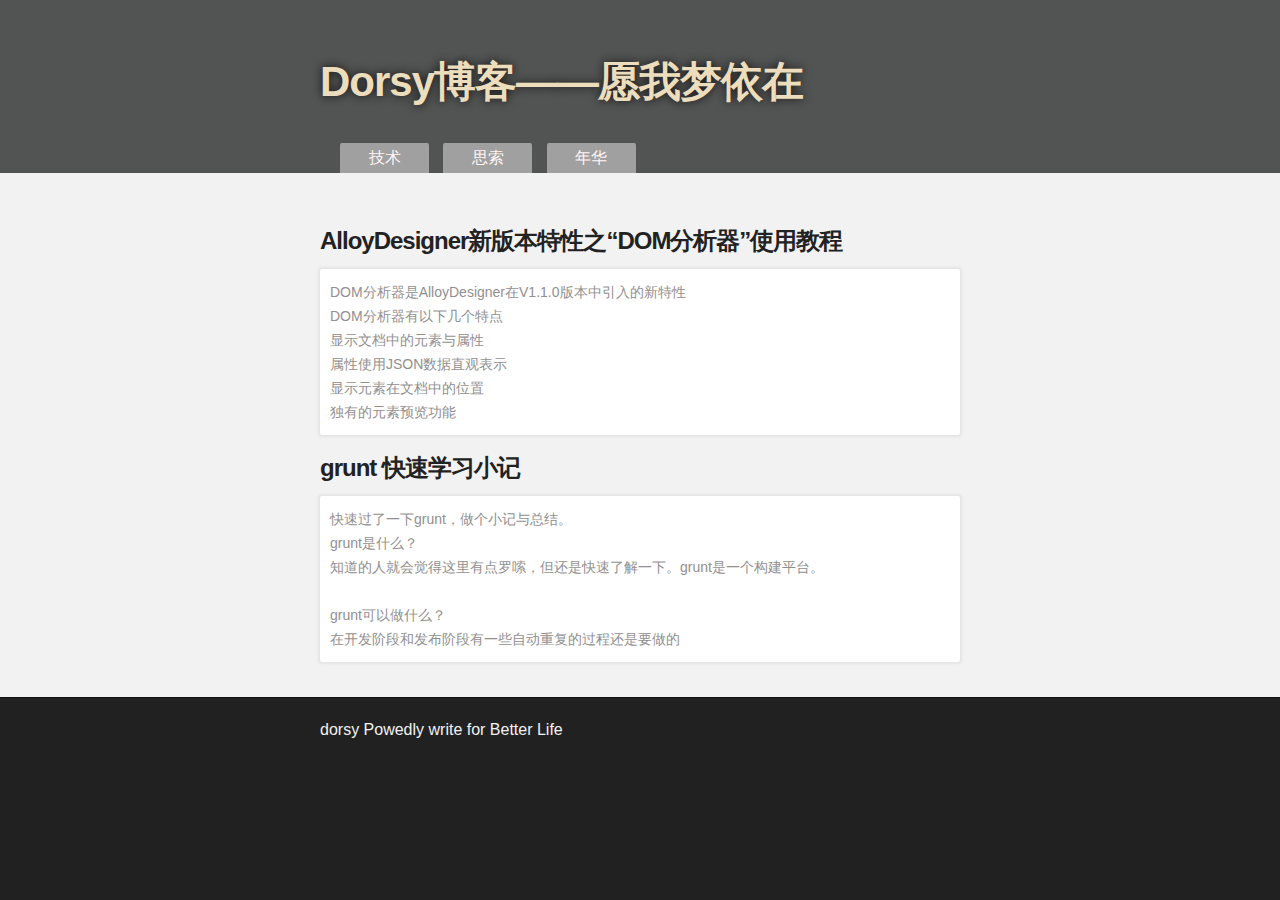
==== index.html @ d2620a85 "fix" ====
<!DOCTYPE html>
<html>

<head>
<meta charset='utf-8' />
<meta http-equiv="X-UA-Compatible" content="chrome=1" />
<meta name="description" content="Dorsywang.github.com : " />

<link rel="stylesheet" type="text/css" media="screen" href="stylesheets/stylesheet.css">
<link media="all" rel="stylesheet" href="css/main.css" type="text/css" />

<title>Dorsy的生活记录</title>
</head>

<body>

<!-- HEADER -->
<div id="header_wrap" class="outer">
  <header class="inner">

  <h1 id="project_title">Dorsy博客——愿我梦依在</h1>
  <h2 id="project_tagline"></h2>
  <ul class="nav">
    <li><a href="#">技术</a></li>
    <li><a href="#">思索</a></li>
    <li><a href="#">年华</a></li>
  </ul>

  </header>
</div>

<!-- MAIN CONTENT -->
<div id="main_content_wrap" class="outer">
  <section id="main_content" class="inner">
  <script type="text/plain" id="content">
<? for(var i = 0; i < list.length; i ++){
  var item = list[i];
?>
  <h3>
    <a name="welcome-to-github-pages" class="anchor" href="#welcome-to-github-pages"><span class="octicon octicon-link"></span></a>
    <?=item.title?>
  </h3>

  <p>
    <?=item.brief?>
  </p>
  <? } ?>
  </script>
  </section>
</div>

<!-- FOOTER  -->
<div id="footer_wrap" class="outer">
  <footer class="inner">
  <p>dorsy Powedly write for Better Life</p>
  </footer>
</div>
<script type="text/javascript" src="js/utils.js"></script>
<script type="text/javascript" src="js/main.js"></script>
</body>
</html>
---- stylesheets/stylesheet.css ----
/*******************************************************************************
Slate Theme for GitHub Pages
by Jason Costello, @jsncostello
*******************************************************************************/

@import url(pygment_trac.css);

/*******************************************************************************
MeyerWeb Reset
*******************************************************************************/

html, body, div, span, applet, object, iframe,
h1, h2, h3, h4, h5, h6, p, blockquote, pre,
a, abbr, acronym, address, big, cite, code,
del, dfn, em, img, ins, kbd, q, s, samp,
small, strike, strong, sub, sup, tt, var,
b, u, i, center,
dl, dt, dd, ol, ul, li,
fieldset, form, label, legend,
table, caption, tbody, tfoot, thead, tr, th, td,
article, aside, canvas, details, embed,
figure, figcaption, footer, header, hgroup,
menu, nav, output, ruby, section, summary,
time, mark, audio, video {
  margin: 0;
  padding: 0;
  border: 0;
  font: inherit;
  vertical-align: baseline;
}

/* HTML5 display-role reset for older browsers */
article, aside, details, figcaption, figure,
footer, header, hgroup, menu, nav, section {
  display: block;
}

ol, ul {
  list-style: none;
}

table {
  border-collapse: collapse;
  border-spacing: 0;
}

/*******************************************************************************
Theme Styles
*******************************************************************************/

body {
  box-sizing: border-box;
  color:#373737;
  background: #212121;
  font-size: 16px;
  font-family: 'Myriad Pro', Calibri, Helvetica, Arial, sans-serif;
  line-height: 1.5;
  -webkit-font-smoothing: antialiased;
}

h1, h2, h3, h4, h5, h6 {
  margin: 10px 0;
  font-weight: 700;
  color:#222222;
  font-family: 'Lucida Grande', 'Calibri', Helvetica, Arial, sans-serif;
  letter-spacing: -1px;
}

h1 {
  font-size: 36px;
  font-weight: 700;
}

h2 {
  padding-bottom: 10px;
  font-size: 32px;
  background: url('../images/bg_hr.png') repeat-x bottom;
}

h3 {
  font-size: 24px;
}

h4 {
  font-size: 21px;
}

h5 {
  font-size: 18px;
}

h6 {
  font-size: 16px;
}

#main_content p {
  margin: 10px 0 15px 0;
  background: #fff;
  color: #928F8F;
  font-size: 14px;
  padding: 11px 10px;
  line-height: 24px;
  border-radius: 2px;
  box-shadow: 0 0 2px 2px rgba(204, 203, 203, 0.33);
}

footer p {
  color: #f2f2f2;
}

a {
  text-decoration: none;
  color: #007edf;
  text-shadow: none;

  transition: color 0.5s ease;
  transition: text-shadow 0.5s ease;
  -webkit-transition: color 0.5s ease;
  -webkit-transition: text-shadow 0.5s ease;
  -moz-transition: color 0.5s ease;
  -moz-transition: text-shadow 0.5s ease;
  -o-transition: color 0.5s ease;
  -o-transition: text-shadow 0.5s ease;
  -ms-transition: color 0.5s ease;
  -ms-transition: text-shadow 0.5s ease;
}

a:hover, a:focus {text-decoration: underline;}

footer a {
  color: #F2F2F2;
  text-decoration: underline;
}

em {
  font-style: italic;
}

strong {
  font-weight: bold;
}

img {
  position: relative;
  margin: 0 auto;
  max-width: 739px;
  padding: 5px;
  margin: 10px 0 10px 0;
  border: 1px solid #ebebeb;

  box-shadow: 0 0 5px #ebebeb;
  -webkit-box-shadow: 0 0 5px #ebebeb;
  -moz-box-shadow: 0 0 5px #ebebeb;
  -o-box-shadow: 0 0 5px #ebebeb;
  -ms-box-shadow: 0 0 5px #ebebeb;
}

p img {
  display: inline;
  margin: 0;
  padding: 0;
  vertical-align: middle;
  text-align: center;
  border: none;
}

pre, code {
  width: 100%;
  color: #222;
  background-color: #fff;

  font-family: Monaco, "Bitstream Vera Sans Mono", "Lucida Console", Terminal, monospace;
  font-size: 14px;

  border-radius: 2px;
  -moz-border-radius: 2px;
  -webkit-border-radius: 2px;
}

pre {
  width: 100%;
  padding: 10px;
  box-shadow: 0 0 10px rgba(0,0,0,.1);
  overflow: auto;
}

code {
  padding: 3px;
  margin: 0 3px;
  box-shadow: 0 0 10px rgba(0,0,0,.1);
}

pre code {
  display: block;
  box-shadow: none;
}

blockquote {
  color: #666;
  margin-bottom: 20px;
  padding: 0 0 0 20px;
  border-left: 3px solid #bbb;
}


ul, ol, dl {
  /* margin-bottom: 15px
 */}

ul {
  list-style: inside;
  padding-left: 20px;
}

ol {
  list-style: decimal inside;
  padding-left: 20px;
}

dl dt {
  font-weight: bold;
}

dl dd {
  padding-left: 20px;
  font-style: italic;
}

dl p {
  padding-left: 20px;
  font-style: italic;
}

hr {
  height: 1px;
  margin-bottom: 5px;
  border: none;
  background: url('../images/bg_hr.png') repeat-x center;
}

table {
  border: 1px solid #373737;
  margin-bottom: 20px;
  text-align: left;
 }

th {
  font-family: 'Lucida Grande', 'Helvetica Neue', Helvetica, Arial, sans-serif;
  padding: 10px;
  background: #373737;
  color: #fff;
 }

td {
  padding: 10px;
  border: 1px solid #373737;
 }

form {
  background: #f2f2f2;
  padding: 20px;
}

/*******************************************************************************
Full-Width Styles
*******************************************************************************/

.outer {
  width: 100%;
}

.inner {
  position: relative;
  max-width: 640px;
  padding: 20px 10px;
  margin: 0 auto;
}

#forkme_banner {
  display: block;
  position: absolute;
  top:0;
  right: 10px;
  z-index: 10;
  padding: 10px 50px 10px 10px;
  color: #fff;
  background: url('../images/blacktocat.png') #0090ff no-repeat 95% 50%;
  font-weight: 700;
  box-shadow: 0 0 10px rgba(0,0,0,.5);
  border-bottom-left-radius: 2px;
  border-bottom-right-radius: 2px;
}

#header_wrap {
  background: #525353;
  background: -moz-linear-gradient(top, #373737, #212121);
  /* background: -webkit-linear-gradient(top, #2881C7, #525252); */
  background: -ms-linear-gradient(top, #373737, #212121);
  background: -o-linear-gradient(top, #373737, #212121);
  background: linear-gradient(top, #373737, #212121);
  margin: 0;
}

#header_wrap .inner {
  padding: 50px 10px 0px 10px;
}

#project_title {
  margin: 0;
  color: #ECDDBC;
  font-size: 42px;
  font-weight: 700;
  text-shadow: #111 0px 0px 10px;
}

#project_tagline {
  color: #fff;
  font-size: 24px;
  font-weight: 300;
  background: none;
  text-shadow: #111 0px 0px 10px;
}

#downloads {
  position: absolute;
  width: 210px;
  z-index: 10;
  bottom: -40px;
  right: 0;
  height: 70px;
  background: url('../images/icon_download.png') no-repeat 0% 90%;
}

.zip_download_link {
  display: block;
  float: right;
  width: 90px;
  height:70px;
  text-indent: -5000px;
  overflow: hidden;
  background: url(../images/sprite_download.png) no-repeat bottom left;
}

.tar_download_link {
  display: block;
  float: right;
  width: 90px;
  height:70px;
  text-indent: -5000px;
  overflow: hidden;
  background: url(../images/sprite_download.png) no-repeat bottom right;
  margin-left: 10px;
}

.zip_download_link:hover {
  background: url(../images/sprite_download.png) no-repeat top left;
}

.tar_download_link:hover {
  background: url(../images/sprite_download.png) no-repeat top right;
}

#main_content_wrap {
  background: #f2f2f2;
  /* border-top: 1px solid #111; */
  border-bottom: 1px solid #111;
  margin: 0;
  margin-top: 0px;
}

#main_content {
  padding-top: 40px;
}

#footer_wrap {
  background: #212121;
}



/*******************************************************************************
Small Device Styles
*******************************************************************************/

@media screen and (max-width: 480px) {
  body {
    font-size:14px;
  }

  #downloads {
    display: none;
  }

  .inner {
    min-width: 320px;
    max-width: 480px;
  }

  #project_title {
  font-size: 32px;
  }

  h1 {
    font-size: 28px;
  }

  h2 {
    font-size: 24px;
  }

  h3 {
    font-size: 21px;
  }

  h4 {
    font-size: 18px;
  }

  h5 {
    font-size: 14px;
  }

  h6 {
    font-size: 12px;
  }

  code, pre {
    min-width: 320px;
    max-width: 480px;
    font-size: 11px;
  }

}
---- css/main.css ----
.nav li{
    width: 89px;
    list-style: none;
    background: rgb(160, 160, 160);
    display: inline-block;
    text-align: center;
    color: #fff;
    border-top-left-radius: 2px;
    border-top-right-radius: 2px;
    height: 30px;
    line-height: 30px;
    margin-right: 10px;
    cursor: pointer;
}
.nav li a{
    color: rgb(255, 245, 245);
    
    text-decoration: none;
    display: block;
}
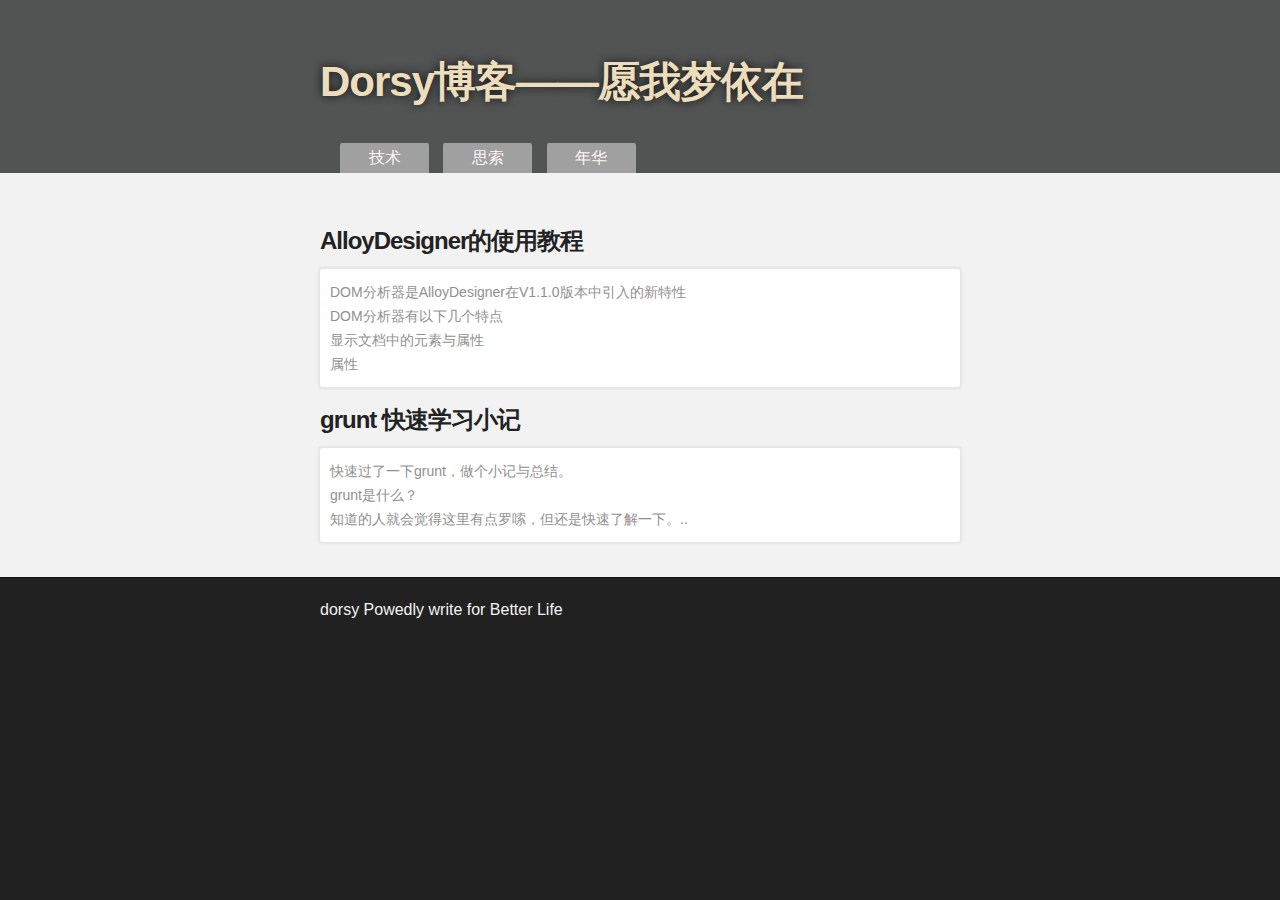
==== commit dad29a46: "add make" ====
--- a/index.html
+++ b/index.html
@@ -41,9 +41,9 @@
     <?=item.title?>
   </h3>
 
-  <p>
+  <div class="content">
     <?=item.brief?>
-  </p>
+  </div>
   <? } ?>
   </script>
   </section>
--- a/stylesheets/stylesheet.css
+++ b/stylesheets/stylesheet.css
@@ -93,7 +93,7 @@
   font-size: 16px;
 }
 
-#main_content p {
+#main_content .content {
   margin: 10px 0 15px 0;
   background: #fff;
   color: #928F8F;
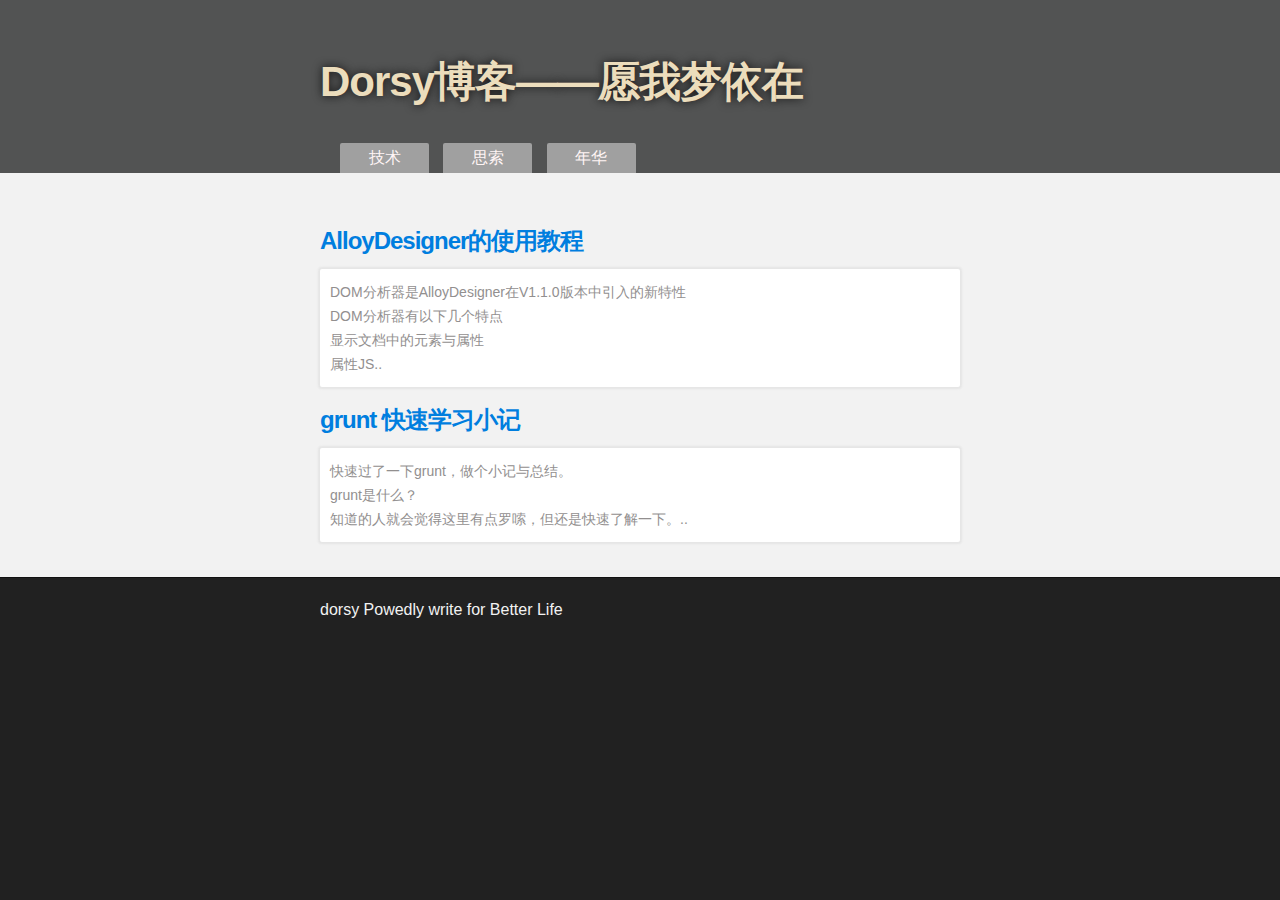
==== commit fb7d49df: "fix" ====
--- a/index.html
+++ b/index.html
@@ -37,8 +37,7 @@
   var item = list[i];
 ?>
   <h3>
-    <a name="welcome-to-github-pages" class="anchor" href="#welcome-to-github-pages"><span class="octicon octicon-link"></span></a>
-    <?=item.title?>
+    <a name="welcome-to-github-pages" class="anchor" href="#article=<?=item.pName?>"><span class="octicon octicon-link"><?=item.title?></span></a>
   </h3>
 
   <div class="content">
@@ -55,6 +54,12 @@
   <p>dorsy Powedly write for Better Life</p>
   </footer>
 </div>
+
+<div class="articlePage">
+   <script type="text/plain" id="article">
+    <?=content?>
+   </script>
+</div>
 <script type="text/javascript" src="js/utils.js"></script>
 <script type="text/javascript" src="js/main.js"></script>
 </body>
--- a/css/main.css
+++ b/css/main.css
@@ -17,4 +17,16 @@
     
     text-decoration: none;
     display: block;
-}+}
+.articlePage{
+    position: absolute;
+    background: #fff;
+    width: 81%;
+    left: 50%;
+    top: 20px;
+    -webkit-transform: translate(-50%,0);
+    -webkit-box-shadow: 0 0 2px 2px rgba(119, 119, 119, 0.4);
+    padding: 10px;
+    min-height: 93%;
+    display: none;
+}
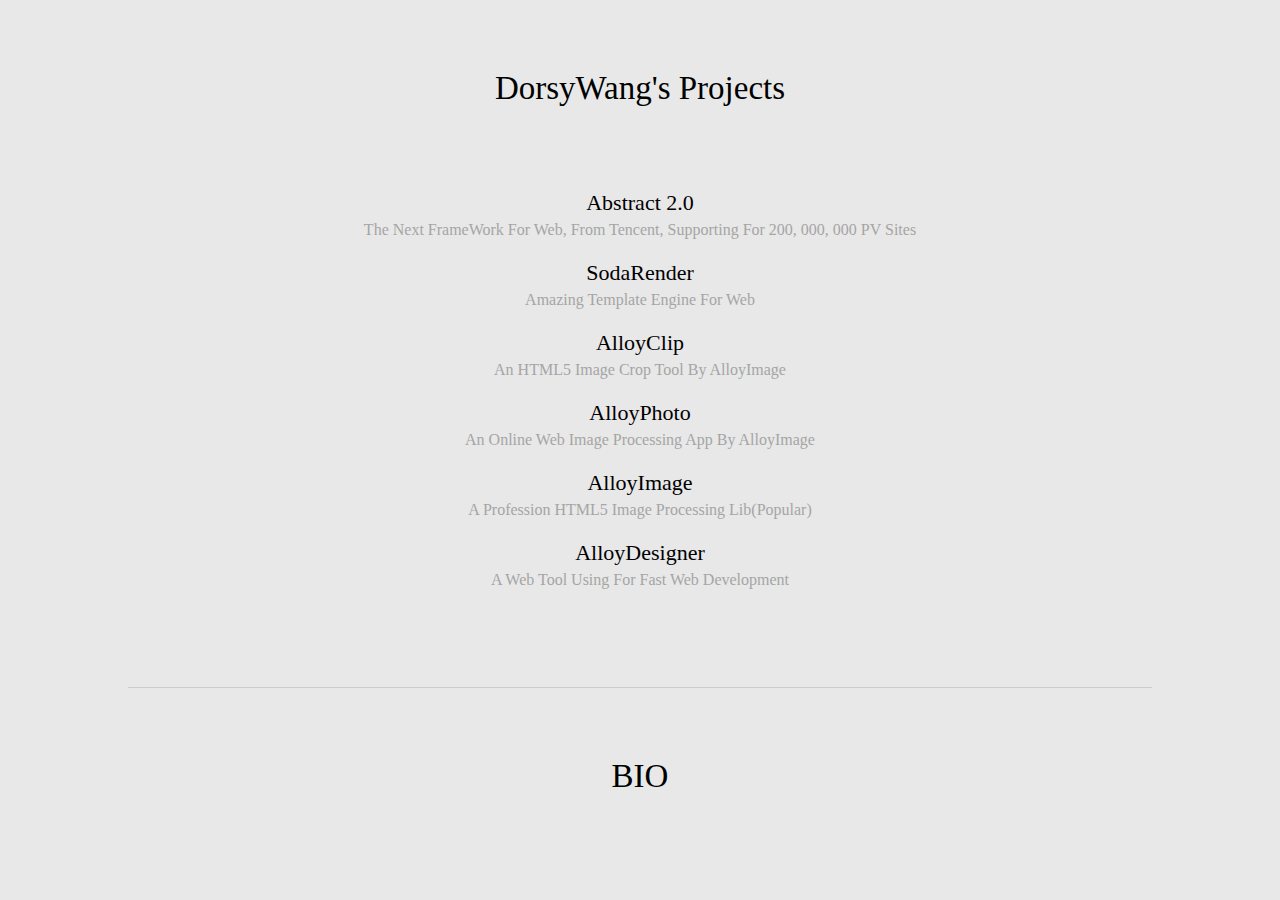
==== commit 3a42f03b: "add" ====
--- a/index.html
+++ b/index.html
@@ -6,61 +6,82 @@
 <meta http-equiv="X-UA-Compatible" content="chrome=1" />
 <meta name="description" content="Dorsywang.github.com : " />
 
-<link rel="stylesheet" type="text/css" media="screen" href="stylesheets/stylesheet.css">
 <link media="all" rel="stylesheet" href="css/main.css" type="text/css" />
 
-<title>Dorsy的生活记录</title>
+<title>DorsyWang's Projects</title>
 </head>
 
 <body>
 
-<!-- HEADER -->
-<div id="header_wrap" class="outer">
-  <header class="inner">
+<h1>
+DorsyWang's Projects
+</h1>
 
-  <h1 id="project_title">Dorsy博客——愿我梦依在</h1>
-  <h2 id="project_tagline"></h2>
-  <ul class="nav">
-    <li><a href="#">技术</a></li>
-    <li><a href="#">思索</a></li>
-    <li><a href="#">年华</a></li>
-  </ul>
+<ul class="projectlist">
+<a href="http://www.dorsywang.com/Abstract.js/" target="_blank">
+<li>
+    <h2>
+        Abstract 2.0</h2>
+      <p class="subinfo">
+        The Next FrameWork For Web, From Tencent, Supporting For 200, 000, 000 PV Sites
+      </p>
+  </li>
+</a>
 
-  </header>
-</div>
 
-<!-- MAIN CONTENT -->
-<div id="main_content_wrap" class="outer">
-  <section id="main_content" class="inner">
-  <script type="text/plain" id="content">
-<? for(var i = 0; i < list.length; i ++){
-  var item = list[i];
-?>
-  <h3>
-    <a name="welcome-to-github-pages" class="anchor" href="#article=<?=item.pName?>"><span class="octicon octicon-link"><?=item.title?></span></a>
-  </h3>
+<a href="http://www.dorsywang.com/SodaRender/" target="_blank">
+<li>
+    <h2>
+        SodaRender
+      </h2>
+      <p class="subinfo">
+        Amazing Template Engine For Web
+      </p>
 
-  <div class="content">
-    <?=item.brief?>
-  </div>
-  <? } ?>
-  </script>
-  </section>
-</div>
+  </li>
+</a>
 
-<!-- FOOTER  -->
-<div id="footer_wrap" class="outer">
-  <footer class="inner">
-  <p>dorsy Powedly write for Better Life</p>
-  </footer>
-</div>
+ <a href="http://alloyteam.github.io/AlloyClip/" target="_blank">
+  <li>
+    <h2>
+       AlloyClip</h2>
+      <p class="subinfo">
+        An HTML5 Image Crop Tool By AlloyImage
+      </p>
+    </li>
+</a>
 
-<div class="articlePage">
-   <script type="text/plain" id="article">
-    <?=content?>
-   </script>
-</div>
-<script type="text/javascript" src="js/utils.js"></script>
+<a href="http://alloyteam.github.io/AlloyPhoto/" target="_blank">
+  <li>
+    <h2>
+      AlloyPhoto</h2>
+    <p class="subinfo">
+      An Online Web Image Processing App By AlloyImage
+    </p>
+  </li>
+</a>
+<a href="http://alloyteam.github.io/AlloyImage/" target="_blank">
+  <li>
+  <h2>
+    AlloyImage</h2>
+  <p class="subinfo">
+  A Profession HTML5 Image Processing Lib(Popular)
+  </p>
+  </li>
+  </a>
+
+<a href="http://alloyteam.github.io/AlloyDesigner/" target="_blank">
+  <li>
+  <h2>AlloyDesigner</h2>
+  <p class="subinfo">A Web Tool Using For Fast Web Development</p>
+  </li>
+  </a>
+</ul>
+
+<div class="spliter"></div>
+
+<h1>BIO</h2>
+<script type="text/javascript" src="js/abstract-2.0.js"></script>
 <script type="text/javascript" src="js/main.js"></script>
 </body>
 </html>
--- a/css/main.css
+++ b/css/main.css
@@ -30,3 +30,75 @@
     min-height: 93%;
     display: none;
 }
+
+
+h1 {
+    text-align: center;
+    color: #000;
+    font-size: 33px;
+    font-weight: 100;
+    margin-top: 70px;
+}
+
+ul.projectlist {
+    margin: 0;
+    padding: 0;
+    margin-top: 70px;
+}
+
+ul.projectlist li {
+    margin: 0;
+    list-style: none;
+    color: #000;
+    font-size: 25px;
+    text-align: center;
+    cursor: pointer;
+    -webkit-transition: all ease-in 0.1s;
+    padding: 8px 0;
+}
+
+html,body {
+    background-color: #E8E8E8;
+    font-family: Microsoft Yahei;
+    padding: 0;
+    margin: 0;
+}
+
+h2 {
+    font-size: 22px;
+    font-weight: 100;
+    margin: 0;
+    padding: 5px 0;
+}
+
+.subinfo {
+    color: #A5A5A5;
+    font-size: 16px;
+    margin: 0;
+}
+
+a {
+    text-decoration: none;
+    color: #FFFFFF;
+}
+
+.projectlist li:hover {
+    background-color: #00BDC5;
+    color: #fff;
+}
+
+li:hover .subinfo {
+    color: #FFFFFF;
+}
+
+h1 {
+    text-align: center;
+}
+
+.spliter {
+    width: 80%;
+    height: 1px;
+    background-color: #ccc;
+    margin: 0 auto;
+    margin-top: 90px;
+}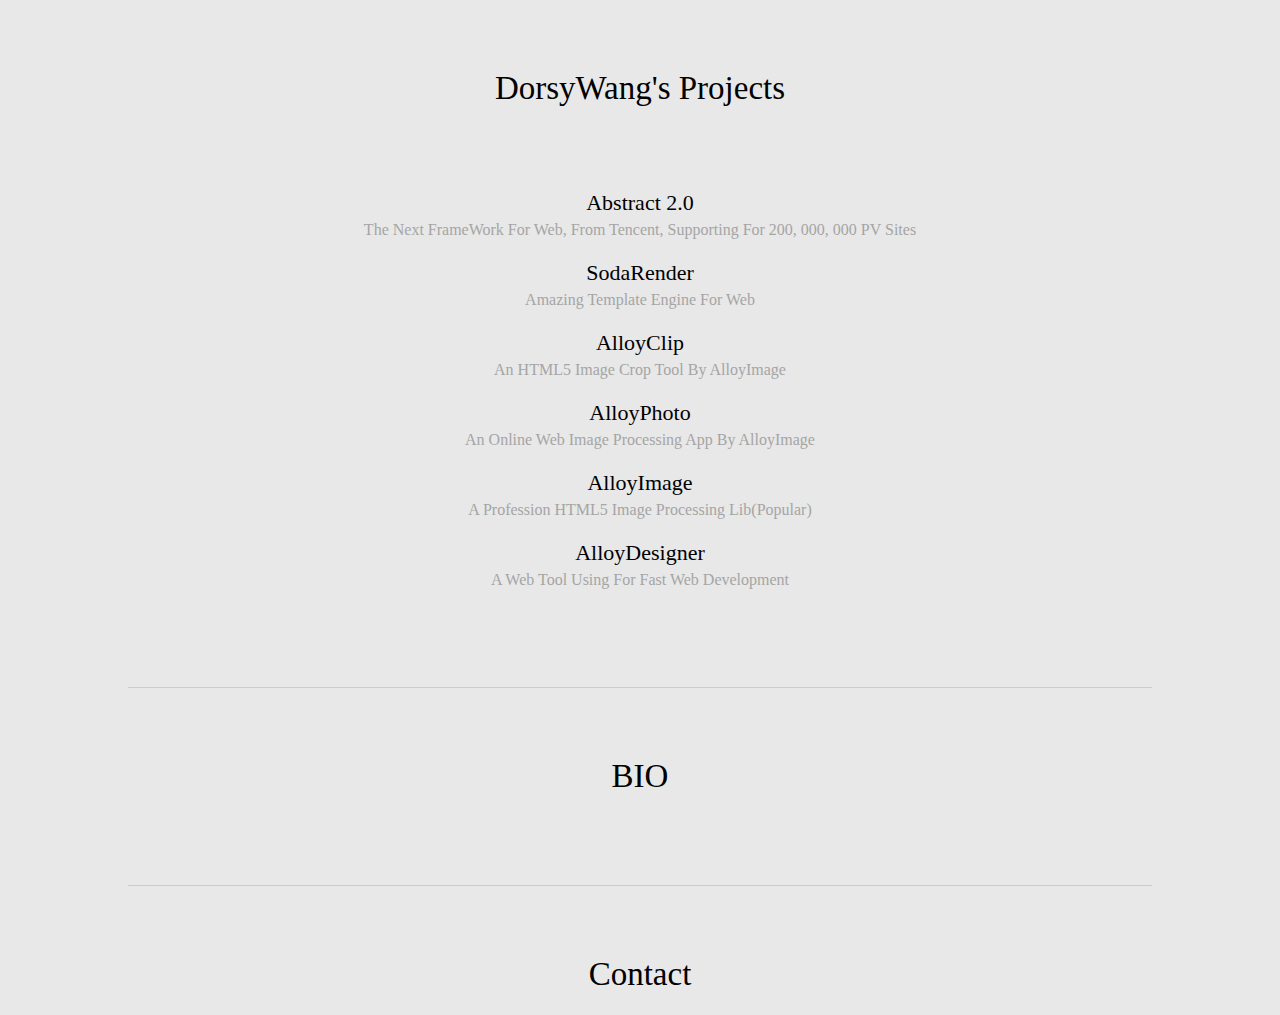
==== commit cad7294a: "fix" ====
--- a/index.html
+++ b/index.html
@@ -17,7 +17,7 @@
 DorsyWang's Projects
 </h1>
 
-<ul class="projectlist">
+<ul class="projectlist wrapper">
 <a href="http://www.dorsywang.com/Abstract.js/" target="_blank">
 <li>
     <h2>
@@ -60,7 +60,7 @@
     </p>
   </li>
 </a>
-<a href="http://alloyteam.github.io/AlloyImage/" target="_blank">
+<a href="http://www.dorsywang.com/AlloyImage/" target="_blank">
   <li>
   <h2>
     AlloyImage</h2>
@@ -81,6 +81,52 @@
 <div class="spliter"></div>
 
 <h1>BIO</h2>
+
+<div class="bio wrapper" style="display: none;">
+  <div class="timeline"></div>
+  <ul class="eventlist">
+    <li>
+      <div class="dot"></div>
+      <div class="content">
+        <div class="time">
+          <h2>2015.03 IDF Co-Speaker
+        </div>
+        <div class="event">
+          <p>With Intel employee, shared the topic </p>
+        </div>
+      </div>
+    </li>
+
+    <li>
+      <div class="dot"></div>
+      <div class="content">
+        <div class="time">
+          <h2>2014.11 QQ Tribes Operating Platform
+        </div>
+        <div class="event">
+          <p>As owner of the platform, contructed the structure using AngularJS and doing management work</p>
+        </div>
+      </div>
+    </li>
+
+    <li>
+      <div class="dot"></div>
+      <div class="content">
+        <div class="time">
+          <h2>2014.03 QQ Tribes (200 Million PV/Day)
+        </div>
+        <div class="event">
+          <p>As the framework design engineer, designed Abstract.js, which is the basic framework for QQ Tribes</p>
+        </div>
+      </div>
+    </li>
+
+  </ul>
+</div>
+
+<div class="spliter"></div>
+
+<h1>Contact</h2>
 <script type="text/javascript" src="js/abstract-2.0.js"></script>
 <script type="text/javascript" src="js/main.js"></script>
 </body>
--- a/css/main.css
+++ b/css/main.css
@@ -41,7 +41,6 @@
 }
 
 ul.projectlist {
-    margin: 0;
     padding: 0;
     margin-top: 70px;
 }
@@ -101,4 +100,71 @@
     background-color: #ccc;
     margin: 0 auto;
     margin-top: 90px;
+    clear: both;
+}
+
+.wrapper {
+    width: 1000px;
+    margin: 0 auto;
+    overflow: auto;
+}
+
+.timeline {
+    float: left;
+    height: 380px;
+    width: 3px;
+    background-color: #D87413;
+    margin-left: 110px;
+}
+
+ul.eventlist {
+    float: left;
+    margin: 0;
+    padding: 0;
+    margin-left: -7px;
+    margin-top: 24px;
+}
+
+.eventlist li {
+    list-style: none;
+    /* margin-bottom: 136px; */
+    padding-bottom: 113px;
+}
+
+.dot {
+    width: 10px;
+    height: 10px;
+    background-color: #D87413;
+    border-radius: 50%;
+}
+
+.eventlist .content {
+    float: left;
+    margin-left: 21px;
+    margin-top: -13px;
+    width: 844px;
+}
+
+.eventlist .dot {
+    float: left;
+}
+
+.time {
+    font-size: 20px;
+    color: #000;
+}
+
+.event {}
+
+h3 {
+    font-weight: normal;
+    font-size: 18px;
+    margin: 0;
+    padding: 4px 0;
+}
+
+.event p {
+    color: #545454;
+    font-size: 16px;
+    margin-top: 3px;
 }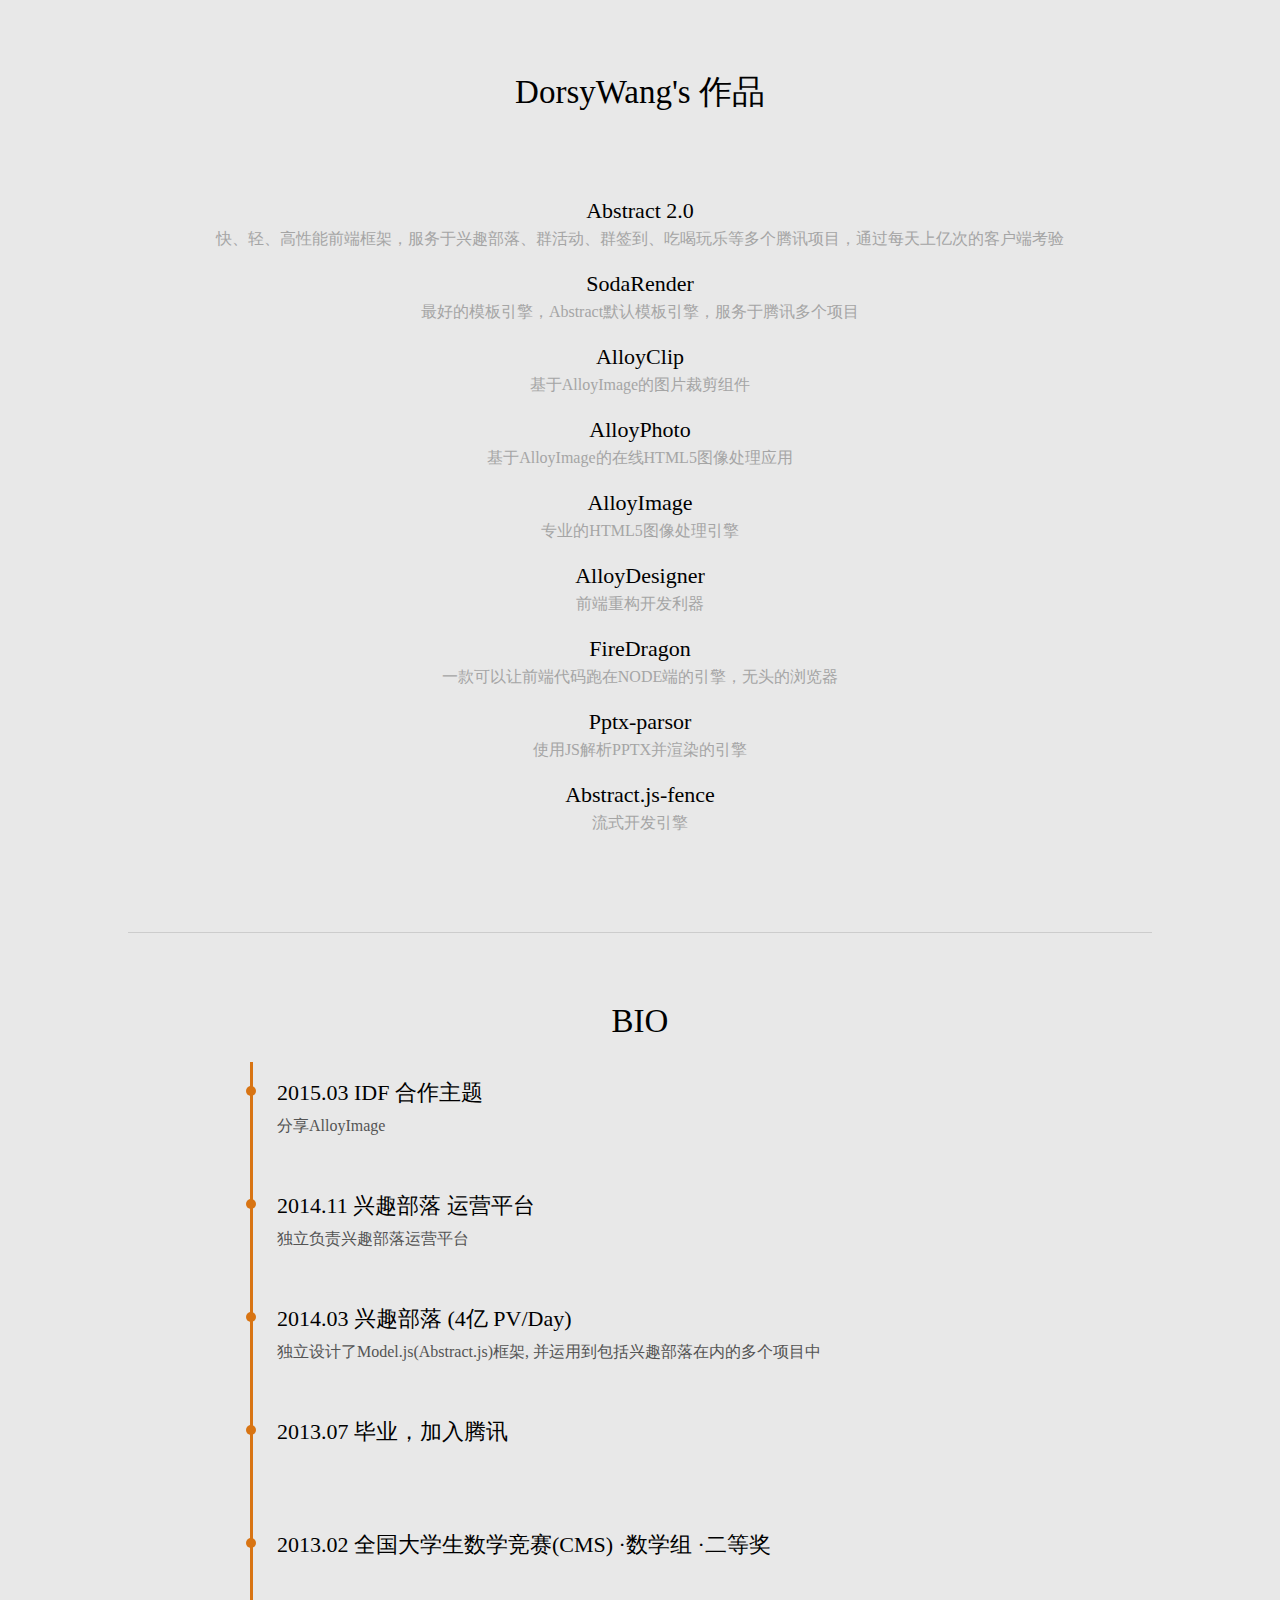
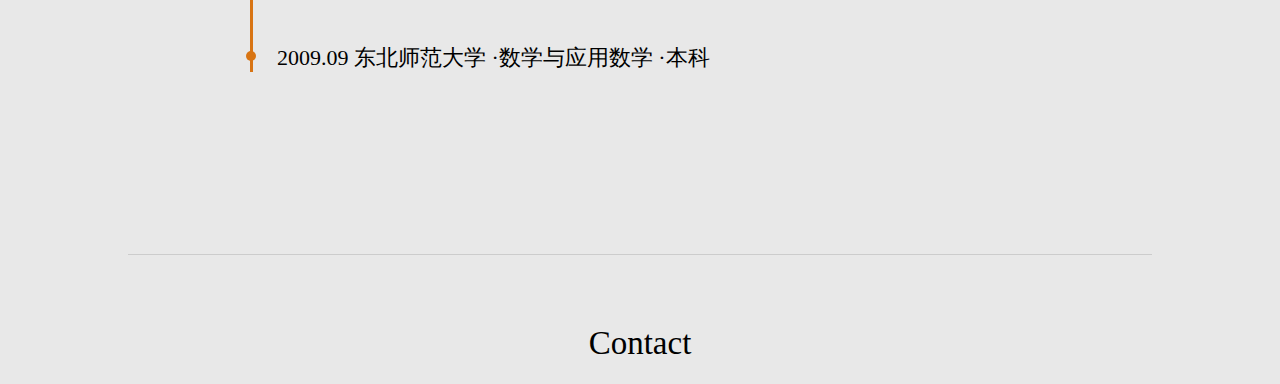
==== commit 2beb054b: "fix" ====
--- a/index.html
+++ b/index.html
@@ -8,13 +8,13 @@
 
 <link media="all" rel="stylesheet" href="css/main.css" type="text/css" />
 
-<title>DorsyWang's Projects</title>
+<title>DorsyWang's 作品</title>
 </head>
 
 <body>
 
 <h1>
-DorsyWang's Projects
+DorsyWang's 作品
 </h1>
 
 <ul class="projectlist wrapper">
@@ -23,7 +23,7 @@
     <h2>
         Abstract 2.0</h2>
       <p class="subinfo">
-        The Next FrameWork For Web, From Tencent, Supporting For 200, 000, 000 PV Sites
+        快、轻、高性能前端框架，服务于兴趣部落、群活动、群签到、吃喝玩乐等多个腾讯项目，通过每天上亿次的客户端考验
       </p>
   </li>
 </a>
@@ -35,7 +35,7 @@
         SodaRender
       </h2>
       <p class="subinfo">
-        Amazing Template Engine For Web
+        最好的模板引擎，Abstract默认模板引擎，服务于腾讯多个项目
       </p>
 
   </li>
@@ -46,7 +46,7 @@
     <h2>
        AlloyClip</h2>
       <p class="subinfo">
-        An HTML5 Image Crop Tool By AlloyImage
+        基于AlloyImage的图片裁剪组件
       </p>
     </li>
 </a>
@@ -56,7 +56,7 @@
     <h2>
       AlloyPhoto</h2>
     <p class="subinfo">
-      An Online Web Image Processing App By AlloyImage
+      基于AlloyImage的在线HTML5图像处理应用
     </p>
   </li>
 </a>
@@ -65,7 +65,7 @@
   <h2>
     AlloyImage</h2>
   <p class="subinfo">
-  A Profession HTML5 Image Processing Lib(Popular)
+  专业的HTML5图像处理引擎
   </p>
   </li>
   </a>
@@ -73,26 +73,56 @@
 <a href="http://alloyteam.github.io/AlloyDesigner/" target="_blank">
   <li>
   <h2>AlloyDesigner</h2>
-  <p class="subinfo">A Web Tool Using For Fast Web Development</p>
+  <p class="subinfo">前端重构开发利器</p>
   </li>
   </a>
+
+
+<a href="https://github.com/dorsywang/fireDragon" target="_blank">
+  <li>
+  <h2>FireDragon</h2>
+  <p class="subinfo">
+    一款可以让前端代码跑在NODE端的引擎，无头的浏览器
+  </p>
+  </li>
+  </a>
+
+  <a href="https://github.com/dorsywang/pptx-parsor" target="_blank">
+  <li>
+  <h2>Pptx-parsor</h2>
+  <p class="subinfo">
+   使用JS解析PPTX并渲染的引擎
+  </p>
+  </li>
+  </a>
+
+  
+  <a href="https://github.com/dorsywang/Abstract.js-fence" target="_blank">
+  <li>
+  <h2>Abstract.js-fence</h2>
+  <p class="subinfo">
+    流式开发引擎
+  </p>
+  </li>
+  </a>
+
 </ul>
 
 <div class="spliter"></div>
 
 <h1>BIO</h2>
 
-<div class="bio wrapper" style="display: none;">
+<div class="bio wrapper" style="">
   <div class="timeline"></div>
   <ul class="eventlist">
     <li>
       <div class="dot"></div>
       <div class="content">
         <div class="time">
-          <h2>2015.03 IDF Co-Speaker
+          <h2>2015.03 IDF 合作主题
         </div>
         <div class="event">
-          <p>With Intel employee, shared the topic </p>
+          <p>分享AlloyImage</p>
         </div>
       </div>
     </li>
@@ -101,10 +131,10 @@
       <div class="dot"></div>
       <div class="content">
         <div class="time">
-          <h2>2014.11 QQ Tribes Operating Platform
+          <h2>2014.11 兴趣部落 运营平台
         </div>
         <div class="event">
-          <p>As owner of the platform, contructed the structure using AngularJS and doing management work</p>
+          <p>独立负责兴趣部落运营平台</p>
         </div>
       </div>
     </li>
@@ -113,10 +143,44 @@
       <div class="dot"></div>
       <div class="content">
         <div class="time">
-          <h2>2014.03 QQ Tribes (200 Million PV/Day)
+          <h2>2014.03 兴趣部落 (4亿 PV/Day)
         </div>
         <div class="event">
-          <p>As the framework design engineer, designed Abstract.js, which is the basic framework for QQ Tribes</p>
+          <p>独立设计了Model.js(Abstract.js)框架, 并运用到包括兴趣部落在内的多个项目中</p>
+        </div>
+      </div>
+    </li>
+
+    <li>
+      <div class="dot"></div>
+      <div class="content">
+        <div class="time">
+          <h2>2013.07 毕业，加入腾讯
+        </div>
+        <div class="event">
+        </div>
+      </div>
+    </li>
+
+     <li>
+      <div class="dot"></div>
+      <div class="content">
+        <div class="time">
+          <h2>2013.02 全国大学生数学竞赛(CMS) ·数学组 ·二等奖
+        </div>
+        <div class="event">
+        </div>
+      </div>
+    </li>
+
+
+      <li>
+      <div class="dot"></div>
+      <div class="content">
+        <div class="time">
+          <h2>2009.09 东北师范大学 ·数学与应用数学 ·本科
+        </div>
+        <div class="event">
         </div>
       </div>
     </li>
--- a/css/main.css
+++ b/css/main.css
@@ -111,7 +111,7 @@
 
 .timeline {
     float: left;
-    height: 380px;
+    height: 610px;
     width: 3px;
     background-color: #D87413;
     margin-left: 110px;
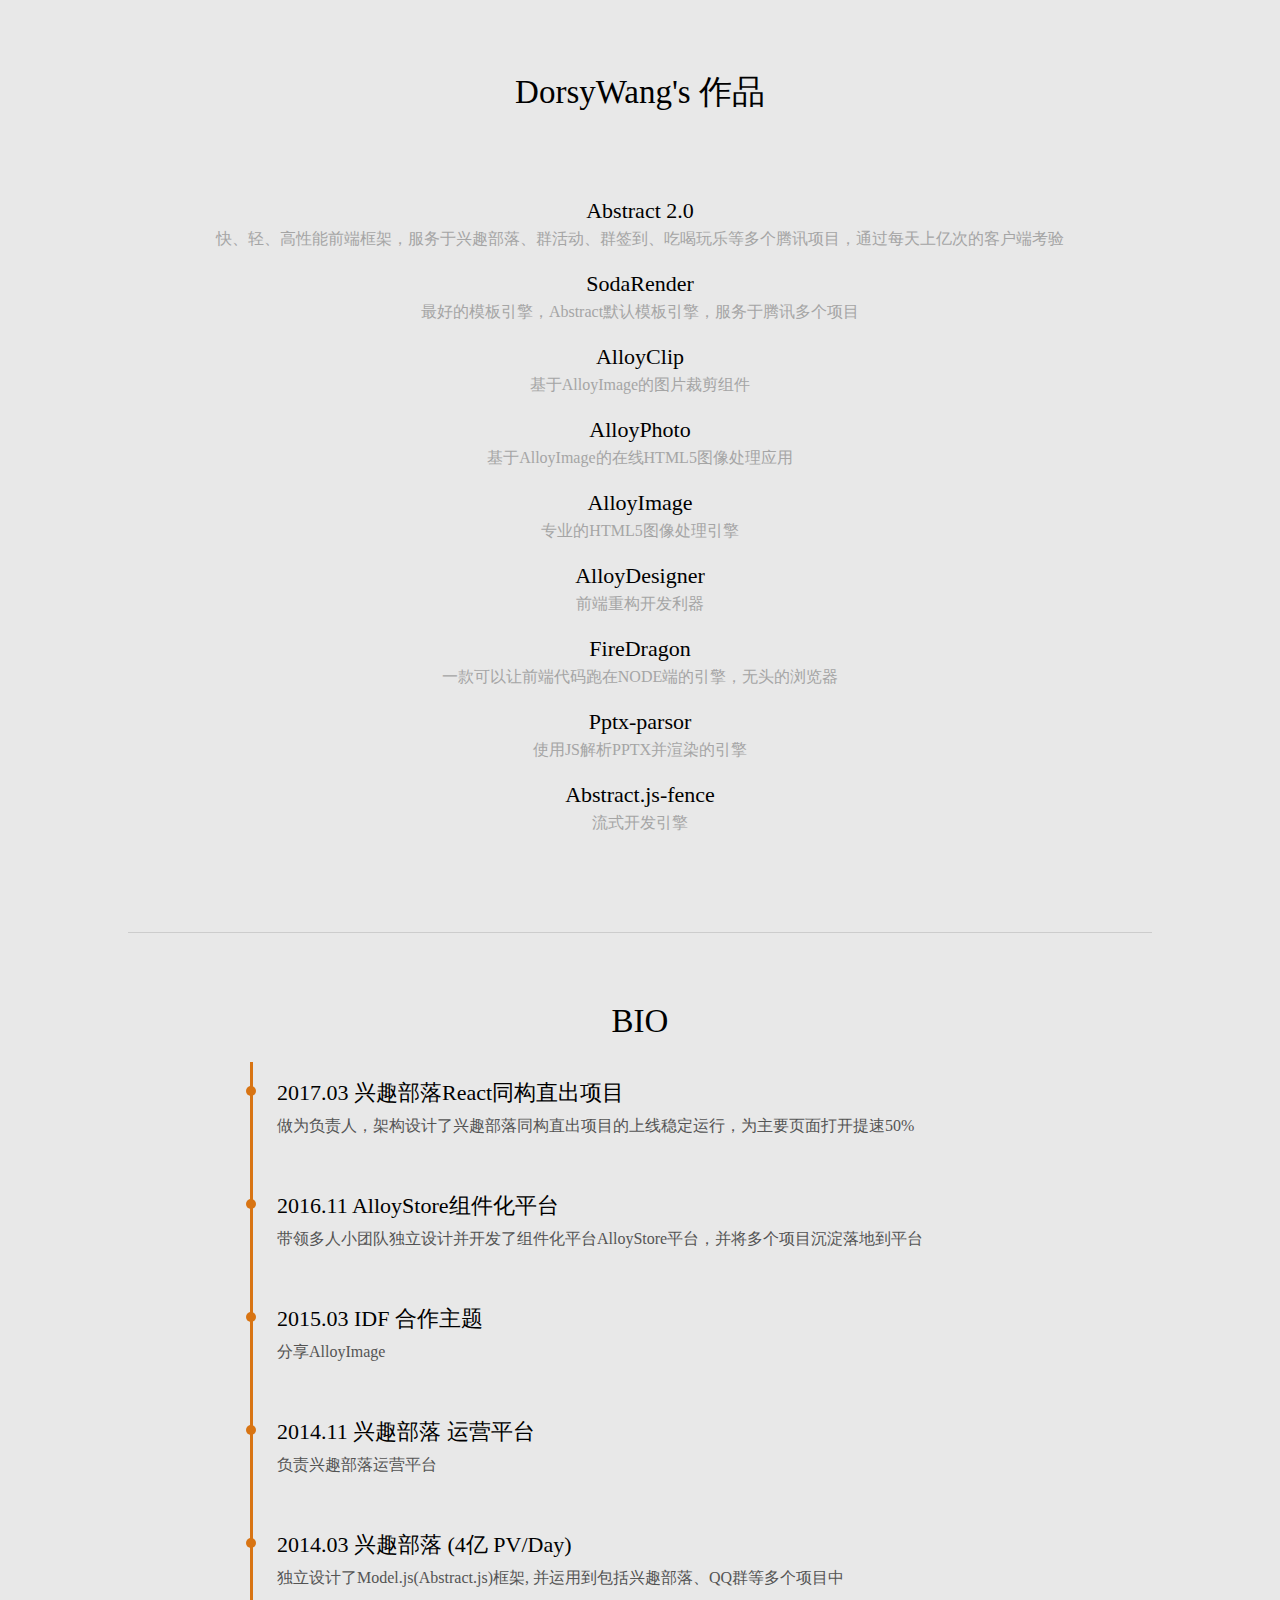
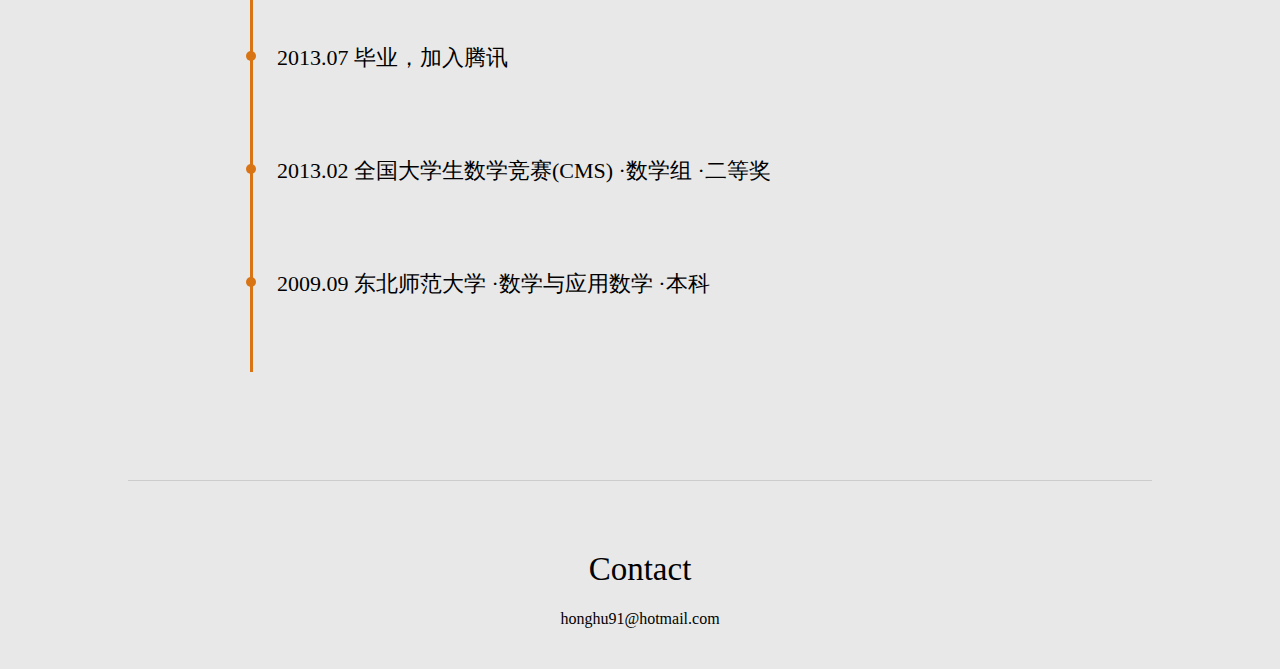
==== commit 2b61531d: "add" ====
--- a/index.html
+++ b/index.html
@@ -115,14 +115,50 @@
 <div class="bio wrapper" style="">
   <div class="timeline"></div>
   <ul class="eventlist">
+      <li>
+      <div class="dot"></div>
+      <div class="content">
+        <div class="time">
+          <h2>2017.03 兴趣部落React同构直出项目
+        </div>
+        <div class="event">
+          <p>做为负责人，架构设计了兴趣部落同构直出项目的上线稳定运行，为主要页面打开提速50%</p>
+        </div>
+      </div>
+    </li>
+
+     <li>
+      <div class="dot"></div>
+      <div class="content">
+        <div class="time">
+          <h2>2016.11 AlloyStore组件化平台
+        </div>
+        <div class="event">
+          <p>带领多人小团队独立设计并开发了组件化平台AlloyStore平台，并将多个项目沉淀落地到平台</p>
+        </div>
+      </div>
+    </li>
+
+    <li class="hide">
+      <div class="dot"></div>
+      <div class="content">
+        <div class="time">
+          <h2>2015.03 IDF 合作主题
+        </div>
+        <div class="event">
+          <p>分享AlloyImage</p>
+        </div>
+      </div>
+    </li>
+
     <li>
       <div class="dot"></div>
       <div class="content">
         <div class="time">
-          <h2>2015.03 IDF 合作主题
-        </div>
-        <div class="event">
-          <p>分享AlloyImage</p>
+          <h2>2014.11 兴趣部落 运营平台
+        </div>
+        <div class="event">
+          <p>负责兴趣部落运营平台</p>
         </div>
       </div>
     </li>
@@ -131,22 +167,10 @@
       <div class="dot"></div>
       <div class="content">
         <div class="time">
-          <h2>2014.11 兴趣部落 运营平台
-        </div>
-        <div class="event">
-          <p>独立负责兴趣部落运营平台</p>
-        </div>
-      </div>
-    </li>
-
-    <li>
-      <div class="dot"></div>
-      <div class="content">
-        <div class="time">
           <h2>2014.03 兴趣部落 (4亿 PV/Day)
         </div>
         <div class="event">
-          <p>独立设计了Model.js(Abstract.js)框架, 并运用到包括兴趣部落在内的多个项目中</p>
+          <p>独立设计了Model.js(Abstract.js)框架, 并运用到包括兴趣部落、QQ群等多个项目中</p>
         </div>
       </div>
     </li>
@@ -191,6 +215,7 @@
 <div class="spliter"></div>
 
 <h1>Contact</h2>
+<div class="mail">honghu91@hotmail.com</div>
 <script type="text/javascript" src="js/abstract-2.0.js"></script>
 <script type="text/javascript" src="js/main.js"></script>
 </body>
--- a/css/main.css
+++ b/css/main.css
@@ -111,7 +111,7 @@
 
 .timeline {
     float: left;
-    height: 610px;
+    height: 910px;
     width: 3px;
     background-color: #D87413;
     margin-left: 110px;
@@ -167,4 +167,10 @@
     color: #545454;
     font-size: 16px;
     margin-top: 3px;
+}
+
+
+.mail {
+    text-align: center;
+    padding-bottom: 41px;
 }